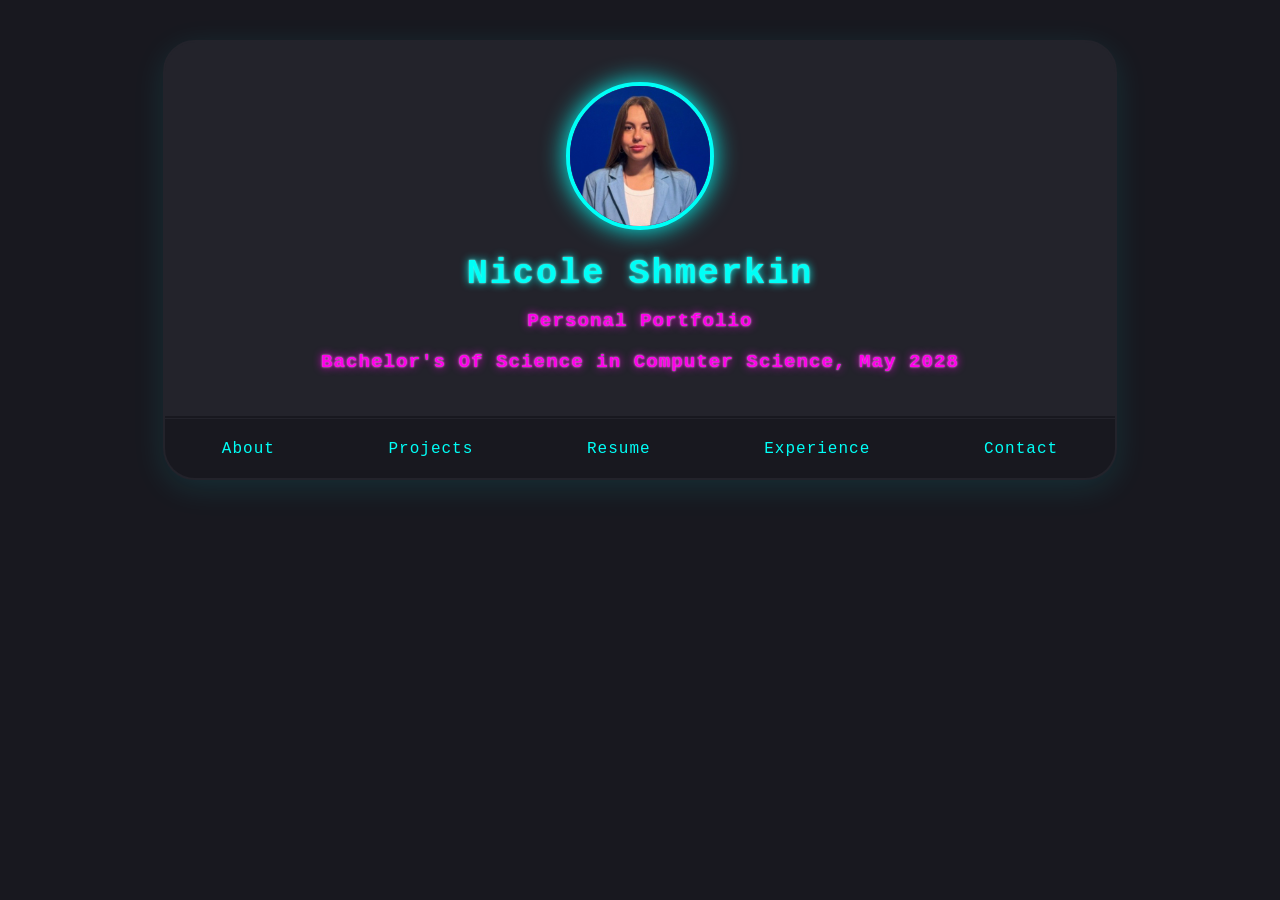
==== index.html @ 556e2133 "first commit" ====
<!DOCTYPE html>
<html lang="en">
<head>
    <meta charset="UTF-8">
    <meta name="viewport" content="width=device-width, initial-scale=1.0">
    <title>Retro Neon Portfolio</title>
    <link rel="stylesheet" href="css">
    <style>
        body {
            font-family: 'IBM Plex Mono', 'Courier New', monospace;
            background: #18181f;
            margin: 0;
            color: #e0e0e0;
        }
        .container {
            max-width: 950px;
            margin: 40px auto;
            border-radius: 32px;
            box-shadow: 0 8px 32px rgba(0,255,255,0.10);
            background: #23232b;
            border: 2px solid #23232b;
            overflow: hidden;
        }
        header {
            background: #23232b;
            padding: 2.5rem 1rem 1.5rem 1rem;
            text-align: center;
            border-bottom: 2px solid #18181f;
        }
        .profile-pic {
            display: flex;
            justify-content: center;
            align-items: center;
            margin-bottom: 1.2rem;
        }
        .profile-pic img {
            width: 140px;
            height: 140px;
            object-fit: cover;
            border-radius: 50%;
            border: 4px solid #00fff7;
            box-shadow: 0 0 24px #00fff7, 0 0 8px #ff00ea inset;
            background: #23232b;
        }
        h1 {
            font-size: 2.2rem;
            color: #00fff7;
            margin-bottom: 0.5rem;
            letter-spacing: 2px;
            font-weight: 700;
            text-shadow: 0 0 8px #00fff7, 0 0 2px #fff;
        }
        h2 {
            font-size: 1.2rem;
            color: #ff00ea;
            margin-bottom: 1.2rem;
            letter-spacing: 1px;
            font-weight: 600;
            text-shadow: 0 0 8px #ff00ea, 0 0 2px #fff;
        }
        nav {
            display: flex;
            justify-content: space-around;
            background: #18181f;
            border-top: 1px solid #23232b;
            padding: 1rem 0;
        }
        nav a {
            color: #00fff7;
            text-decoration: none;
            font-weight: 500;
            font-size: 1rem;
            letter-spacing: 1px;
            padding: 0.3rem 0.7rem;
            border-radius: 6px;
            transition: background 0.2s, color 0.2s;
        }
        nav a:hover {
            background: #ff00ea;
            color: #18181f;
        }
    </style>
</head>
<body>
    <div class="container">
        <header>
            <div class="profile-pic">
                <img src="Profile Picture.jpeg" alt="Profile Picture">
            </div>
            <h1>Nicole Shmerkin</h1>
            <h2>Personal Portfolio</h2>
            <h2> Bachelor's Of Science in Computer Science, May 2028</h2>
        </header>
        <nav>
            <a href="pages/about.html">About</a>
            <a href="pages/projects.html">Projects</a>
            <a href="pages/resume.html">Resume</a>
            <a href="pages/experience.html">Experience</a>
            <a href="pages/contact.html">Contact</a>
        </nav>
    </div>
</body>
</html>
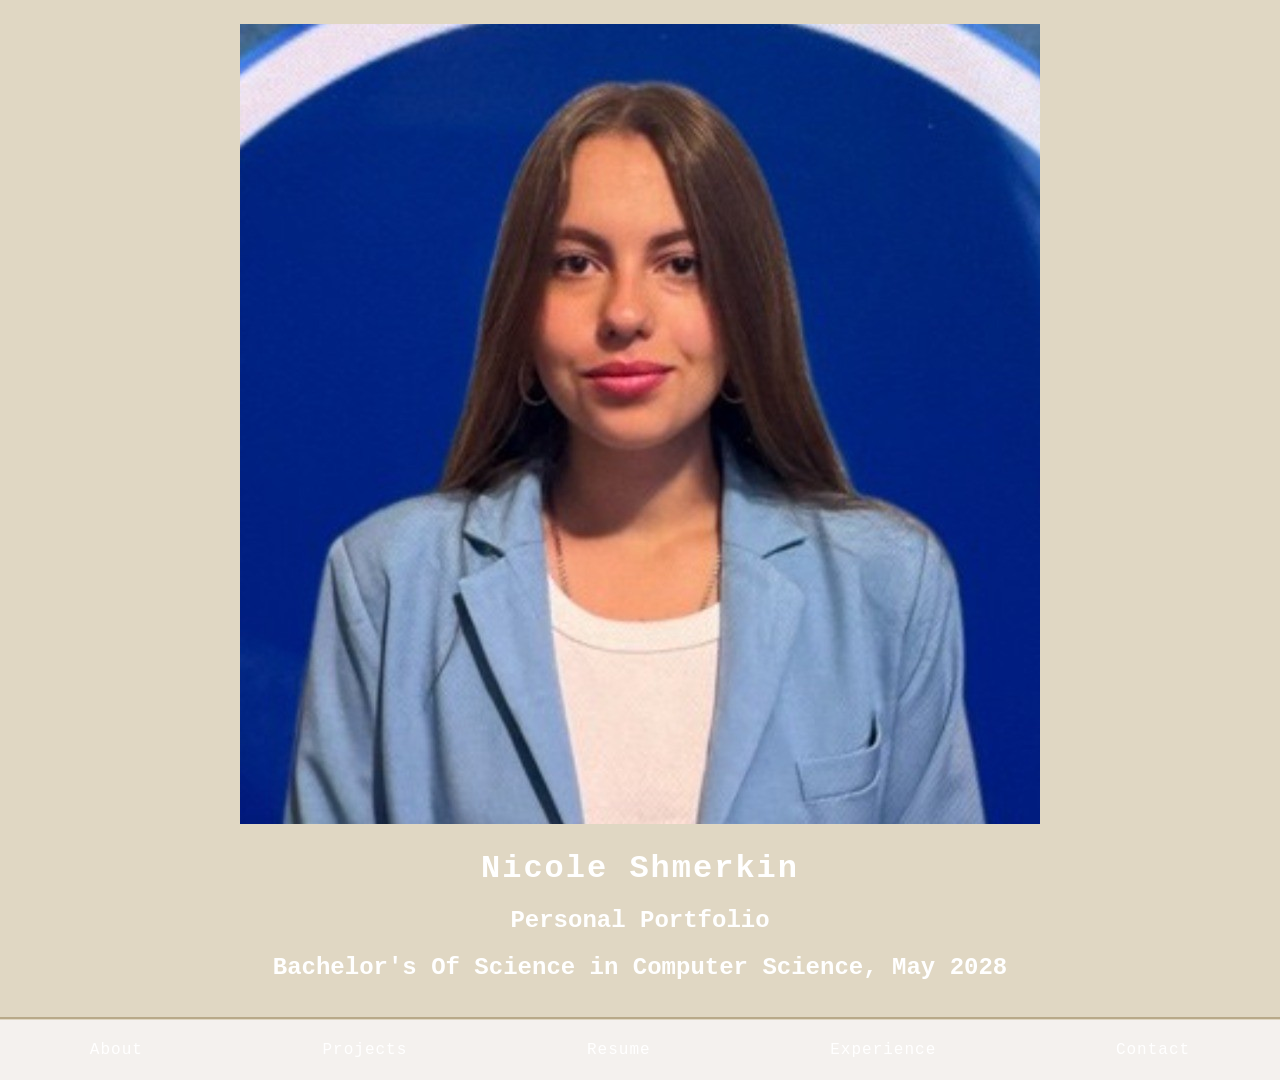
==== commit 580d8978: "Remove CSS styles from index.html Removed embedded CSS styles from index.html." ====
--- a/index.html
+++ b/index.html
@@ -4,82 +4,7 @@
     <meta charset="UTF-8">
     <meta name="viewport" content="width=device-width, initial-scale=1.0">
     <title>Retro Neon Portfolio</title>
-    <link rel="stylesheet" href="css">
-    <style>
-        body {
-            font-family: 'IBM Plex Mono', 'Courier New', monospace;
-            background: #18181f;
-            margin: 0;
-            color: #e0e0e0;
-        }
-        .container {
-            max-width: 950px;
-            margin: 40px auto;
-            border-radius: 32px;
-            box-shadow: 0 8px 32px rgba(0,255,255,0.10);
-            background: #23232b;
-            border: 2px solid #23232b;
-            overflow: hidden;
-        }
-        header {
-            background: #23232b;
-            padding: 2.5rem 1rem 1.5rem 1rem;
-            text-align: center;
-            border-bottom: 2px solid #18181f;
-        }
-        .profile-pic {
-            display: flex;
-            justify-content: center;
-            align-items: center;
-            margin-bottom: 1.2rem;
-        }
-        .profile-pic img {
-            width: 140px;
-            height: 140px;
-            object-fit: cover;
-            border-radius: 50%;
-            border: 4px solid #00fff7;
-            box-shadow: 0 0 24px #00fff7, 0 0 8px #ff00ea inset;
-            background: #23232b;
-        }
-        h1 {
-            font-size: 2.2rem;
-            color: #00fff7;
-            margin-bottom: 0.5rem;
-            letter-spacing: 2px;
-            font-weight: 700;
-            text-shadow: 0 0 8px #00fff7, 0 0 2px #fff;
-        }
-        h2 {
-            font-size: 1.2rem;
-            color: #ff00ea;
-            margin-bottom: 1.2rem;
-            letter-spacing: 1px;
-            font-weight: 600;
-            text-shadow: 0 0 8px #ff00ea, 0 0 2px #fff;
-        }
-        nav {
-            display: flex;
-            justify-content: space-around;
-            background: #18181f;
-            border-top: 1px solid #23232b;
-            padding: 1rem 0;
-        }
-        nav a {
-            color: #00fff7;
-            text-decoration: none;
-            font-weight: 500;
-            font-size: 1rem;
-            letter-spacing: 1px;
-            padding: 0.3rem 0.7rem;
-            border-radius: 6px;
-            transition: background 0.2s, color 0.2s;
-        }
-        nav a:hover {
-            background: #ff00ea;
-            color: #18181f;
-        }
-    </style>
+    <link rel="stylesheet" href="style.css">
 </head>
 <body>
     <div class="container">
--- a/style.css
+++ b/style.css
@@ -0,0 +1,99 @@
+
+body {
+	font-family: 'IBM Plex Mono', 'Courier New', monospace;
+	background: #18181f;
+	margin: 0;
+	color: #fff;
+}
+.iphone {
+	max-width: 800px;
+	margin: 40px auto;
+	border-radius: 32px;
+	box-shadow: 0 8px 32px rgba(0,0,0,0.10);
+	background: #fff;
+	border: 2px solid #e0d7c3;
+	overflow: hidden;
+}
+header {
+	background: #e0d7c3;
+	padding: 1.5rem 1rem 1rem 1rem;
+	text-align: center;
+	border-bottom: 2px solid #b8a989;
+}
+h1 {
+	font-size: 2rem;
+	color: #fff;
+	margin-bottom: 0.5rem;
+	letter-spacing: 2px;
+	font-weight: 700;
+}
+nav {
+	display: flex;
+	justify-content: space-around;
+	background: #f4f1ee;
+	border-top: 1px solid #e0d7c3;
+	padding: 1rem 0;
+}
+nav a {
+	color: #fff;
+	text-decoration: none;
+	font-weight: 500;
+	font-size: 1rem;
+	letter-spacing: 1px;
+	padding: 0.3rem 0.7rem;
+	border-radius: 6px;
+	transition: background 0.2s, color 0.2s;
+}
+nav a:hover {
+	background: #e0d7c3;
+	color: #b8a989;
+}
+section {
+	background: #fff;
+	margin: 1.5rem auto;
+	padding: 1.5rem;
+	border-radius: 10px;
+	box-shadow: 0 1px 4px rgba(0,0,0,0.04);
+	max-width: 600px;
+	font-size: 1rem;
+	line-height: 1.7;
+}
+
+
+form label {
+	display: block;
+	margin-top: 1rem;
+	font-size: 0.95rem;
+	color: #222;
+}
+form input, form textarea {
+	width: 100%;
+	padding: 0.4rem;
+	margin-top: 0.5rem;
+	border-radius: 4px;
+	border: 1px solid #e0d7c3;
+	background: #f4f1ee;
+	font-family: inherit;
+	font-size: 1rem;
+	color: #222;
+}
+form button {
+	margin-top: 1rem;
+	background: #b8a989;
+	color: #fff;
+	border: none;
+	padding: 0.6rem 1.5rem;
+	border-radius: 4px;
+	font-size: 1rem;
+	cursor: pointer;
+	font-family: inherit;
+	letter-spacing: 1px;
+	transition: background 0.2s;
+}
+form button:hover {
+	background: #e0d7c3;
+	color: #222;
+}
+p {
+	color:#fff;
+}
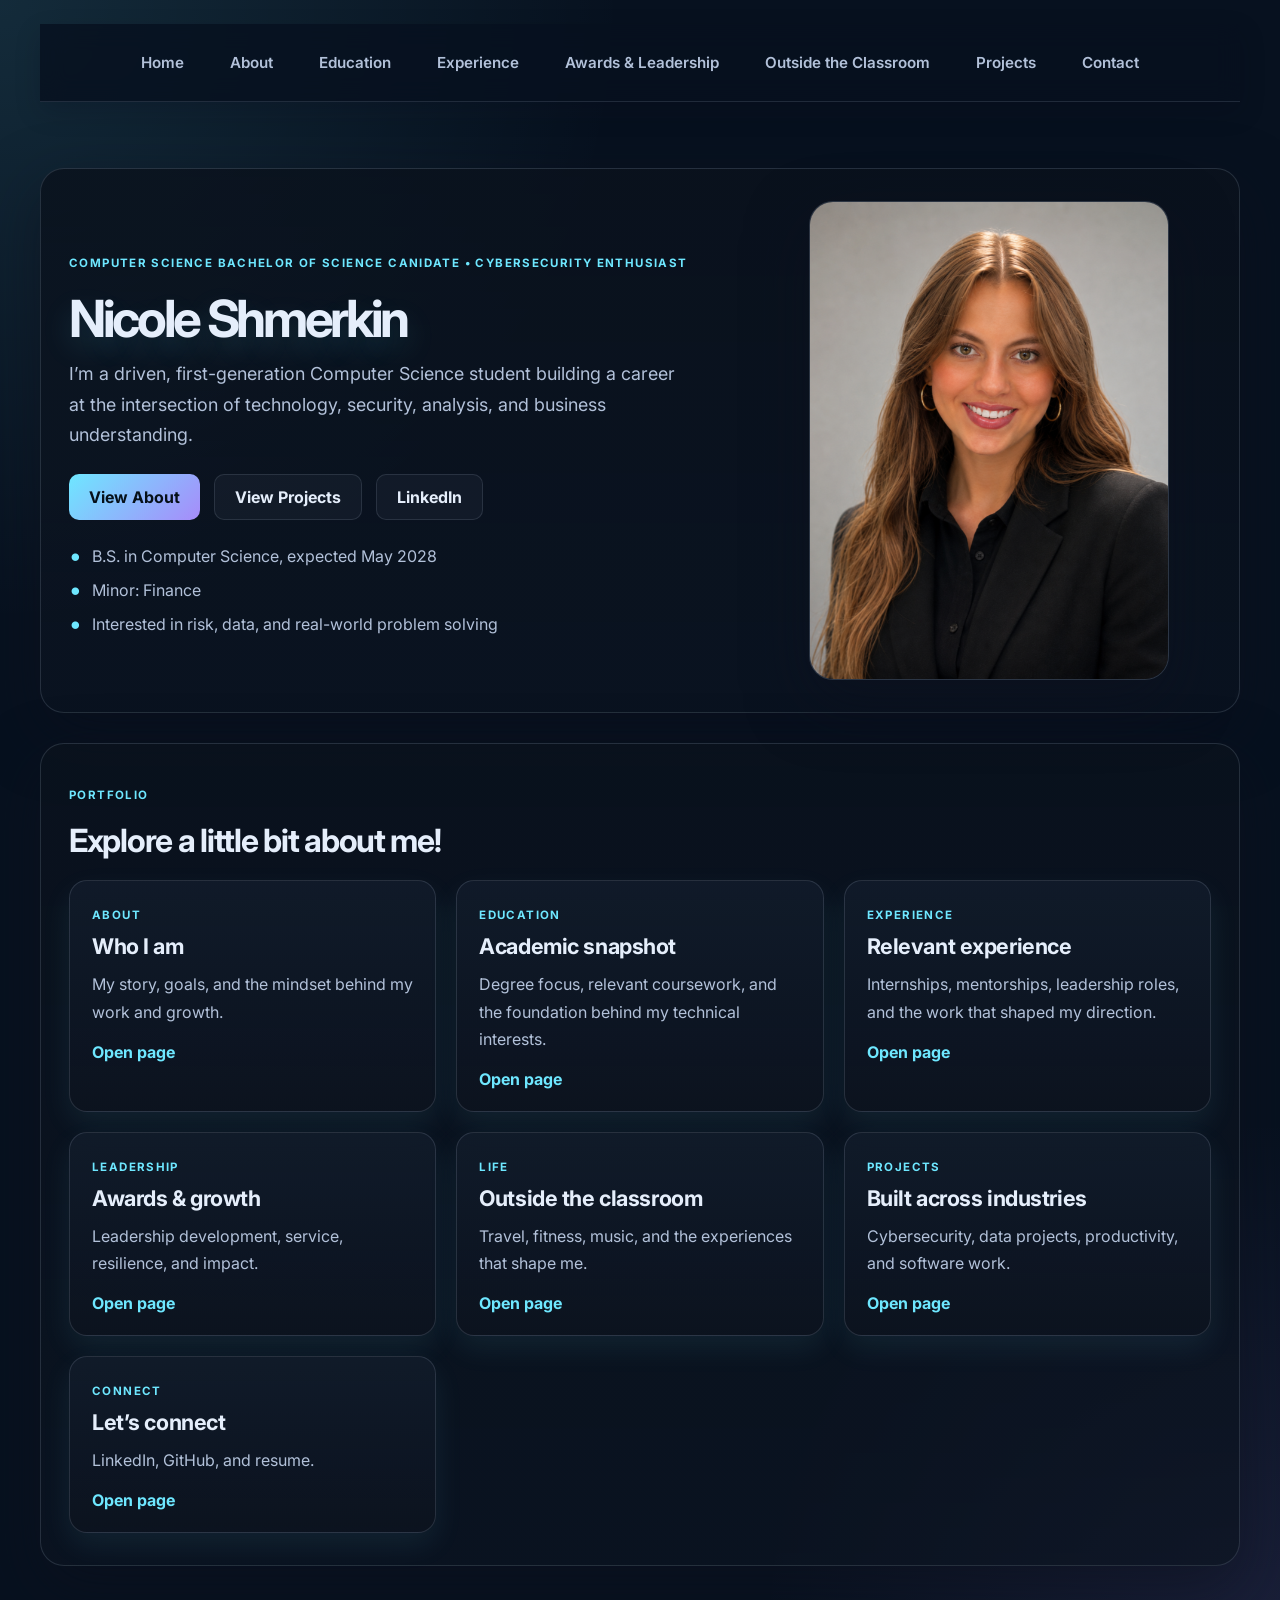
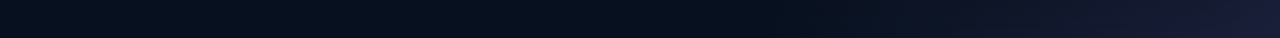
==== commit 5b9511e1: "Finalize personal portfolio website" ====
--- a/index.html
+++ b/index.html
@@ -1,28 +1,115 @@
 <!DOCTYPE html>
 <html lang="en">
-<head>
-    <meta charset="UTF-8">
-    <meta name="viewport" content="width=device-width, initial-scale=1.0">
-    <title>Retro Neon Portfolio</title>
-    <link rel="stylesheet" href="style.css">
-</head>
-<body>
-    <div class="container">
-        <header>
-            <div class="profile-pic">
-                <img src="Profile Picture.jpeg" alt="Profile Picture">
+  <head>
+    <meta charset="UTF-8" />
+    <meta name="viewport" content="width=device-width, initial-scale=1.0" />
+    <title>Nicole Shmerkin | Portfolio</title>
+    <meta name="description" content="Nicole Shmerkin portfolio homepage." />
+    <link rel="preconnect" href="https://fonts.googleapis.com" />
+    <link rel="preconnect" href="https://fonts.gstatic.com" crossorigin />
+    <link href="https://fonts.googleapis.com/css2?family=Inter:wght@400;500;600;700;800&display=swap" rel="stylesheet" />
+    <link rel="stylesheet" href="style.css" />
+  </head>
+  <body id="top">
+    <div class="page-shell">
+      <header class="site-header">
+        <nav class="top-nav" aria-label="Main navigation">
+          <a href="index.html">Home</a>
+          <a href="pages/about.html">About</a>
+          <a href="pages/linkedin.html">Education</a>
+          <a href="pages/experience.html">Experience</a>
+          <a href="pages/awards.html">Awards & Leadership</a>
+          <a href="pages/life.html">Outside the Classroom</a>
+          <a href="pages/projects.html">Projects</a>
+          <a href="pages/contact.html">Contact</a>
+        </nav>
+      </header>
+
+      <main>
+        <section class="hero section">
+          <div class="hero-copy">
+            <p class="eyebrow">Computer Science Bachelor Of Science Canidate • Cybersecurity Enthusiast</p>
+            <h1>Nicole Shmerkin</h1>
+            <p class="headline">
+              I’m a driven, first-generation Computer Science student building a career at the intersection of technology, security, analysis, and business understanding.
+            </p>
+            <div class="hero-actions">
+              <a class="btn primary" href="pages/about.html">View About</a>
+              <a class="btn secondary" href="pages/projects.html">View Projects</a>
+              <a class="btn secondary" href="https://www.linkedin.com/in/nicoleshmerkin" target="_blank" rel="noreferrer">LinkedIn</a>
             </div>
-            <h1>Nicole Shmerkin</h1>
-            <h2>Personal Portfolio</h2>
-            <h2> Bachelor's Of Science in Computer Science, May 2028</h2>
-        </header>
-        <nav>
-            <a href="pages/about.html">About</a>
-            <a href="pages/projects.html">Projects</a>
-            <a href="pages/resume.html">Resume</a>
-            <a href="pages/experience.html">Experience</a>
-            <a href="pages/contact.html">Contact</a>
-        </nav>
+            <ul class="quick-facts">
+              <li>B.S. in Computer Science, expected May 2028</li>
+              <li>Minor: Finance</li>
+              <li>Interested in risk, data, and real-world problem solving</li>
+            </ul>
+          </div>
+
+          <div class="hero-visual">
+            <div class="image-frame">
+              <img src="Profile_Picture.png" alt="Nicole Shmerkin profile portrait" />
+            </div>
+          </div>
+        </section>
+
+        <section class="section">
+          <div class="section-header">
+            <p class="section-label">Portfolio</p>
+            <h2>Explore a little bit about me!</h2>
+          </div>
+
+          <div class="cards-grid three-up">
+            <article class="panel highlight-card">
+              <span class="mini-tag">About</span>
+              <h3>Who I am</h3>
+              <p>My story, goals, and the mindset behind my work and growth.</p>
+              <div class="project-link"><a href="pages/about.html">Open page</a></div>
+            </article>
+
+            <article class="panel highlight-card">
+              <span class="mini-tag">Education</span>
+              <h3>Academic snapshot</h3>
+              <p>Degree focus, relevant coursework, and the foundation behind my technical interests.</p>
+              <div class="project-link"><a href="pages/linkedin.html">Open page</a></div>
+            </article>
+
+            <article class="panel highlight-card">
+              <span class="mini-tag">Experience</span>
+              <h3>Relevant experience</h3>
+              <p>Internships, mentorships, leadership roles, and the work that shaped my direction.</p>
+              <div class="project-link"><a href="pages/experience.html">Open page</a></div>
+            </article>
+
+            <article class="panel highlight-card">
+              <span class="mini-tag">Leadership</span>
+              <h3>Awards & growth</h3>
+              <p>Leadership development, service, resilience, and impact.</p>
+              <div class="project-link"><a href="pages/awards.html">Open page</a></div>
+            </article>
+
+            <article class="panel highlight-card">
+              <span class="mini-tag">Life</span>
+              <h3>Outside the classroom</h3>
+              <p>Travel, fitness, music, and the experiences that shape me.</p>
+              <div class="project-link"><a href="pages/life.html">Open page</a></div>
+            </article>
+
+            <article class="panel highlight-card">
+              <span class="mini-tag">Projects</span>
+              <h3>Built across industries</h3>
+              <p>Cybersecurity, data projects, productivity, and software work.</p>
+              <div class="project-link"><a href="pages/projects.html">Open page</a></div>
+            </article>
+
+            <article class="panel highlight-card">
+              <span class="mini-tag">Connect</span>
+              <h3>Let’s connect</h3>
+              <p>LinkedIn, GitHub, and resume.</p>
+              <div class="project-link"><a href="pages/contact.html">Open page</a></div>
+            </article>
+          </div>
+        </section>
+      </main>
     </div>
-</body>
+  </body>
 </html>
--- a/style.css
+++ b/style.css
@@ -1,99 +1,650 @@
+:root {
+  --bg: #07111f;
+  --bg-soft: #0e1d30;
+  --panel: rgba(15, 25, 41, 0.9);
+  --panel-soft: rgba(21, 36, 56, 0.9);
+  --panel-alt: #101f33;
+  --border: rgba(148, 163, 184, 0.18);
+  --text: #e5eefb;
+  --muted: #b2c1d9;
+  --primary: #6ee7ff;
+  --secondary: #a78bfa;
+  --accent: #34d399;
+  --shadow: 0 22px 60px rgba(12, 17, 29, 0.55);
+  --soft-shadow: 0 12px 30px rgba(110, 231, 255, 0.08);
+}
+
+* {
+  box-sizing: border-box;
+}
+
+html {
+  scroll-behavior: smooth;
+}
 
 body {
-	font-family: 'IBM Plex Mono', 'Courier New', monospace;
-	background: #18181f;
-	margin: 0;
-	color: #fff;
-}
-.iphone {
-	max-width: 800px;
-	margin: 40px auto;
-	border-radius: 32px;
-	box-shadow: 0 8px 32px rgba(0,0,0,0.10);
-	background: #fff;
-	border: 2px solid #e0d7c3;
-	overflow: hidden;
-}
-header {
-	background: #e0d7c3;
-	padding: 1.5rem 1rem 1rem 1rem;
-	text-align: center;
-	border-bottom: 2px solid #b8a989;
-}
-h1 {
-	font-size: 2rem;
-	color: #fff;
-	margin-bottom: 0.5rem;
-	letter-spacing: 2px;
-	font-weight: 700;
-}
-nav {
-	display: flex;
-	justify-content: space-around;
-	background: #f4f1ee;
-	border-top: 1px solid #e0d7c3;
-	padding: 1rem 0;
-}
-nav a {
-	color: #fff;
-	text-decoration: none;
-	font-weight: 500;
-	font-size: 1rem;
-	letter-spacing: 1px;
-	padding: 0.3rem 0.7rem;
-	border-radius: 6px;
-	transition: background 0.2s, color 0.2s;
-}
-nav a:hover {
-	background: #e0d7c3;
-	color: #b8a989;
-}
-section {
-	background: #fff;
-	margin: 1.5rem auto;
-	padding: 1.5rem;
-	border-radius: 10px;
-	box-shadow: 0 1px 4px rgba(0,0,0,0.04);
-	max-width: 600px;
-	font-size: 1rem;
-	line-height: 1.7;
-}
-
-
-form label {
-	display: block;
-	margin-top: 1rem;
-	font-size: 0.95rem;
-	color: #222;
-}
-form input, form textarea {
-	width: 100%;
-	padding: 0.4rem;
-	margin-top: 0.5rem;
-	border-radius: 4px;
-	border: 1px solid #e0d7c3;
-	background: #f4f1ee;
-	font-family: inherit;
-	font-size: 1rem;
-	color: #222;
-}
-form button {
-	margin-top: 1rem;
-	background: #b8a989;
-	color: #fff;
-	border: none;
-	padding: 0.6rem 1.5rem;
-	border-radius: 4px;
-	font-size: 1rem;
-	cursor: pointer;
-	font-family: inherit;
-	letter-spacing: 1px;
-	transition: background 0.2s;
-}
-form button:hover {
-	background: #e0d7c3;
-	color: #222;
-}
-p {
-	color:#fff;
-}
+  margin: 0;
+  font-family: 'Inter', 'Segoe UI', sans-serif;
+  color: var(--text);
+  background:
+    radial-gradient(circle at top left, rgba(110, 231, 255, 0.12), transparent 30%),
+    radial-gradient(circle at bottom right, rgba(167, 139, 250, 0.12), transparent 25%),
+    var(--bg);
+}
+
+img {
+  max-width: 100%;
+  display: block;
+}
+
+.page-shell {
+  max-width: 1240px;
+  margin: 0 auto;
+  padding: 24px 20px 72px;
+}
+
+.site-header {
+  position: sticky;
+  top: 0;
+  z-index: 10;
+  backdrop-filter: blur(12px);
+  background: rgba(7, 17, 31, 0.82);
+  border-bottom: 1px solid var(--border);
+  box-shadow: 0 10px 26px rgba(2, 6, 23, 0.18);
+}
+
+.top-nav {
+  max-width: 1200px;
+  margin: 0 auto;
+  padding: 18px 20px;
+  display: flex;
+  justify-content: center;
+  flex-wrap: wrap;
+  gap: 12px;
+}
+
+.top-nav a {
+  color: var(--muted);
+  text-decoration: none;
+  padding: 10px 16px;
+  border-radius: 999px;
+  border: 1px solid transparent;
+  font-size: 0.95rem;
+  font-weight: 600;
+  transition: 0.2s ease;
+}
+
+.top-nav a:hover,
+.top-nav a:focus-visible,
+.top-nav a.active {
+  color: var(--text);
+  border-color: var(--border);
+  background: rgba(148, 163, 184, 0.08);
+}
+
+main {
+  padding-top: 36px;
+}
+
+.section {
+  margin-top: 30px;
+  padding: 32px 28px;
+  background: linear-gradient(180deg, rgba(10, 18, 29, 0.85), rgba(12, 20, 33, 0.72));
+  border: 1px solid rgba(148, 163, 184, 0.2);
+  border-radius: 24px;
+  box-shadow: var(--shadow);
+}
+
+.hero {
+  display: grid;
+  grid-template-columns: 1.2fr 0.8fr;
+  gap: 32px;
+  align-items: center;
+}
+
+.eyebrow,
+.section-label,
+.mini-tag,
+.tag {
+  display: inline-block;
+  letter-spacing: 0.12em;
+  text-transform: uppercase;
+  font-size: 0.72rem;
+  font-weight: 700;
+}
+
+.eyebrow,
+.section-label,
+.mini-tag {
+  color: var(--primary);
+}
+
+.tag {
+  color: var(--accent);
+  padding: 6px 10px;
+  border-radius: 999px;
+  background: rgba(52, 211, 153, 0.1);
+  border: 1px solid rgba(52, 211, 153, 0.25);
+}
+
+.hero h1 {
+  margin: 12px 0 16px;
+  font-size: clamp(2.8rem, 4vw, 4.8rem);
+  line-height: 0.96;
+  letter-spacing: -0.065em;
+  text-shadow: 0 12px 30px rgba(110, 231, 255, 0.15);
+}
+
+.headline {
+  margin: 0;
+  color: var(--muted);
+  font-size: 1.12rem;
+  line-height: 1.7;
+  max-width: 620px;
+}
+
+.hero-actions {
+  display: flex;
+  flex-wrap: wrap;
+  gap: 14px;
+  margin-top: 24px;
+}
+
+.btn {
+  display: inline-flex;
+  align-items: center;
+  justify-content: center;
+  padding: 12px 20px;
+  border-radius: 10px;
+  font-weight: 700;
+  text-decoration: none;
+  transition: transform 0.2s ease, opacity 0.2s ease;
+}
+
+.btn:hover {
+  transform: translateY(-1px);
+}
+
+.btn.primary {
+  background: linear-gradient(135deg, var(--primary), var(--secondary));
+  color: #061019;
+}
+
+.btn.secondary {
+  border: 1px solid var(--border);
+  color: var(--text);
+  background: rgba(148, 163, 184, 0.06);
+}
+
+.quick-facts {
+  list-style: none;
+  padding: 0;
+  margin: 24px 0 0;
+  display: grid;
+  gap: 10px;
+}
+
+.quick-facts li {
+  display: flex;
+  align-items: center;
+  gap: 10px;
+  color: var(--muted);
+}
+
+.quick-facts li::before {
+  content: "•";
+  color: var(--primary);
+  font-size: 1.5rem;
+  line-height: 1;
+}
+
+.hero-visual {
+  display: flex;
+  justify-content: center;
+}
+
+.image-frame {
+  width: min(100%, 360px);
+  border-radius: 24px;
+  overflow: hidden;
+  border: 1px solid var(--border);
+  background: rgba(148, 163, 184, 0.08);
+  box-shadow: var(--shadow);
+}
+
+.image-frame img {
+  width: 100%;
+  height: 100%;
+  object-fit: cover;
+  aspect-ratio: 3 / 4;
+}
+
+.section-header {
+  margin-bottom: 20px;
+}
+
+.section-header h2 {
+  margin: 8px 0 0;
+  font-size: clamp(2rem, 2vw, 2.8rem);
+  letter-spacing: -0.04em;
+}
+
+.about-grid,
+.cards-grid,
+.project-grid,
+.life-grid,
+.image-strip {
+  display: grid;
+  gap: 20px;
+}
+
+.about-grid {
+  grid-template-columns: 1.5fr 0.8fr;
+}
+
+.photo-stack {
+  display: grid;
+  gap: 14px;
+  margin-top: 16px;
+}
+
+.photo-card,
+.mini-photo-card {
+  background: rgba(148, 163, 184, 0.05);
+  border: 1px solid var(--border);
+  border-radius: 16px;
+  overflow: hidden;
+}
+
+.photo-card img,
+.mini-photo-card img {
+  width: 100%;
+  height: 180px;
+  object-fit: cover;
+  display: block;
+}
+
+.photo-card span,
+.mini-photo-card span {
+  display: block;
+  padding: 10px 12px 12px;
+  color: var(--muted);
+  font-size: 0.85rem;
+  font-weight: 600;
+}
+
+.image-strip {
+  grid-template-columns: repeat(2, minmax(0, 1fr));
+  margin: 18px 0 22px;
+}
+
+.panel {
+  background: linear-gradient(180deg, rgba(17, 27, 42, 0.95), rgba(12, 19, 31, 0.88));
+  border: 1px solid rgba(148, 163, 184, 0.2);
+  border-radius: 18px;
+  padding: 22px;
+  box-shadow: var(--soft-shadow);
+}
+
+.panel p {
+  color: var(--muted);
+  line-height: 1.8;
+  margin: 0 0 16px;
+}
+
+.panel p:last-child {
+  margin-bottom: 0;
+}
+
+.stats-panel {
+  display: grid;
+  gap: 18px;
+}
+
+.stat {
+  padding: 18px;
+  border-radius: 14px;
+  background: rgba(148, 163, 184, 0.05);
+  border: 1px solid var(--border);
+}
+
+.stat strong {
+  display: block;
+  font-size: 1.05rem;
+  margin-bottom: 6px;
+}
+
+.stat span {
+  color: var(--muted);
+}
+
+.three-up {
+  grid-template-columns: repeat(3, minmax(0, 1fr));
+}
+
+.highlight-card h3,
+.project-card h4,
+.life-card h3 {
+  margin: 10px 0 12px;
+  font-size: 1.35rem;
+}
+
+.highlight-card p,
+.project-card p,
+.life-card p,
+.contact-panel p {
+  color: var(--muted);
+  line-height: 1.7;
+  margin: 0;
+}
+
+.skill-panel {
+  margin-top: 20px;
+}
+
+.skill-panel h3 {
+  margin: 0 0 16px;
+}
+
+.experience-stack {
+  display: grid;
+  gap: 20px;
+  margin-top: 12px;
+}
+
+.experience-card {
+  padding: 24px 26px;
+  background: linear-gradient(180deg, rgba(17, 27, 42, 0.96), rgba(12, 19, 31, 0.9));
+}
+
+.experience-header {
+  display: flex;
+  justify-content: space-between;
+  align-items: flex-start;
+  gap: 16px;
+  margin-bottom: 8px;
+}
+
+.experience-header h3 {
+  margin: 8px 0 0;
+  font-size: 1.45rem;
+  letter-spacing: -0.02em;
+}
+
+.experience-date {
+  color: var(--primary);
+  font-size: 0.76rem;
+  font-weight: 800;
+  letter-spacing: 0.12em;
+  text-transform: uppercase;
+  white-space: nowrap;
+  padding-top: 8px;
+}
+
+.experience-meta {
+  margin: 0 0 12px;
+  color: var(--primary);
+  font-weight: 700;
+}
+
+.experience-card p {
+  margin: 0 0 12px;
+}
+
+.experience-card p:last-child {
+  margin-bottom: 0;
+}
+
+.experience-card strong {
+  color: var(--text);
+}
+
+.skill-list {
+  display: flex;
+  flex-wrap: wrap;
+  gap: 12px;
+}
+
+.skill-list span {
+  background: rgba(110, 231, 255, 0.08);
+  color: var(--text);
+  border: 1px solid rgba(110, 231, 255, 0.2);
+  padding: 8px 12px;
+  border-radius: 999px;
+  font-weight: 600;
+  box-shadow: inset 0 0 0 1px rgba(255, 255, 255, 0.02);
+}
+
+.awards-grid {
+  display: grid;
+  grid-template-columns: repeat(2, minmax(0, 1fr));
+  gap: 20px;
+}
+
+.award-card h3 {
+  margin: 12px 0 10px;
+  font-size: 1.28rem;
+}
+
+.life-grid {
+  grid-template-columns: repeat(3, minmax(0, 1fr));
+}
+
+.life-card {
+  overflow: hidden;
+  background: var(--panel);
+  border: 1px solid var(--border);
+  border-radius: 18px;
+}
+
+.photo-placeholder {
+  display: flex;
+  align-items: center;
+  justify-content: center;
+  min-height: 180px;
+  background: linear-gradient(135deg, rgba(110, 231, 255, 0.08), rgba(167, 139, 250, 0.08));
+  border: 1px dashed rgba(148, 163, 184, 0.35);
+  color: var(--muted);
+  font-weight: 700;
+  letter-spacing: 0.08em;
+  text-transform: uppercase;
+  font-size: 0.7rem;
+}
+
+.concerts-section {
+  margin-top: 28px;
+}
+
+.concerts-section h3 {
+  margin: 0 0 18px;
+  font-size: 1.3rem;
+}
+
+.concert-grid {
+  display: grid;
+  grid-template-columns: repeat(3, minmax(0, 1fr));
+  gap: 20px;
+}
+
+.concert-card {
+  background: var(--panel-soft);
+  border: 1px solid var(--border);
+  border-radius: 18px;
+  padding: 18px;
+}
+
+.concert-card h4 {
+  margin: 16px 0 10px;
+  font-size: 1.15rem;
+}
+
+.concert-card p,
+.skydiving-card p {
+  color: var(--muted);
+  line-height: 1.7;
+  margin: 0;
+}
+
+.skydiving-card {
+  display: grid;
+  grid-template-columns: minmax(200px, 0.9fr) 1.5fr;
+  gap: 18px;
+  align-items: center;
+  margin-top: 28px;
+}
+
+.skydiving-card h3 {
+  margin: 0 0 10px;
+  font-size: 1.35rem;
+}
+
+.life-card img {
+  width: 100%;
+  height: 220px;
+  object-fit: cover;
+  border-bottom: 1px solid var(--border);
+}
+
+.life-card div {
+  padding: 18px;
+}
+
+.industry-block {
+  margin-top: 28px;
+}
+
+.industry-block h3 {
+  margin: 0 0 18px;
+  font-size: 1.3rem;
+}
+
+.project-grid {
+  grid-template-columns: repeat(3, minmax(0, 1fr));
+}
+
+.project-card {
+  display: flex;
+  flex-direction: column;
+  background: linear-gradient(180deg, rgba(15, 25, 40, 0.96), rgba(11, 18, 30, 0.9));
+  border: 1px solid var(--border);
+  border-radius: 18px;
+  padding: 20px;
+  transition: transform 0.2s ease, border-color 0.2s ease, box-shadow 0.2s ease;
+  box-shadow: var(--soft-shadow);
+}
+
+.project-link {
+  margin-top: auto;
+  padding-top: 16px;
+}
+
+.project-link a {
+  display: inline-block;
+  color: var(--primary);
+  text-decoration: none;
+  font-weight: 700;
+}
+
+.project-link a:hover {
+  text-decoration: underline;
+}
+
+.project-card:hover,
+.gallery-card:hover,
+.life-card:hover {
+  transform: translateY(-4px);
+  border-color: rgba(110, 231, 255, 0.3);
+  box-shadow: 0 18px 36px rgba(110, 231, 255, 0.07);
+}
+
+.project-card h4,
+.highlight-card h3,
+.life-card h3 {
+  letter-spacing: -0.02em;
+}
+
+.project-thumb {
+  overflow: hidden;
+  border-radius: 12px;
+  border: 1px solid var(--border);
+  margin-bottom: 16px;
+}
+
+.project-thumb img {
+  width: 100%;
+  height: 180px;
+  object-fit: cover;
+  display: block;
+}
+
+.gallery-grid {
+  display: grid;
+  grid-template-columns: repeat(3, minmax(0, 1fr));
+  gap: 20px;
+}
+
+.gallery-card {
+  background: var(--panel-soft);
+  border: 1px solid var(--border);
+  border-radius: 18px;
+  overflow: hidden;
+  transition: transform 0.2s ease, border-color 0.2s ease;
+}
+
+.gallery-card img {
+  width: 100%;
+  height: 220px;
+  object-fit: cover;
+}
+
+.gallery-card h3 {
+  margin: 16px 18px 8px;
+  font-size: 1.2rem;
+}
+
+.gallery-card p {
+  margin: 0 18px 18px;
+  color: var(--muted);
+  line-height: 1.7;
+}
+
+.contact-panel {
+  max-width: 760px;
+}
+
+.contact-links {
+  display: flex;
+  gap: 12px;
+  flex-wrap: wrap;
+  margin-top: 18px;
+}
+
+.contact-links a {
+  text-decoration: none;
+  padding: 10px 14px;
+  border-radius: 10px;
+  color: var(--text);
+  background: linear-gradient(180deg, rgba(167, 139, 250, 0.18), rgba(110, 231, 255, 0.08));
+  border: 1px solid rgba(167, 139, 250, 0.25);
+  font-weight: 600;
+  transition: transform 0.2s ease, border-color 0.2s ease;
+}
+
+.contact-links a:hover {
+  transform: translateY(-1px);
+  border-color: rgba(110, 231, 255, 0.38);
+}
+
+@media (max-width: 900px) {
+  .hero,
+  .about-grid,
+  .life-grid,
+  .project-grid,
+  .three-up {
+    grid-template-columns: 1fr;
+  }
+
+  .section {
+    padding: 22px 18px;
+  }
+}
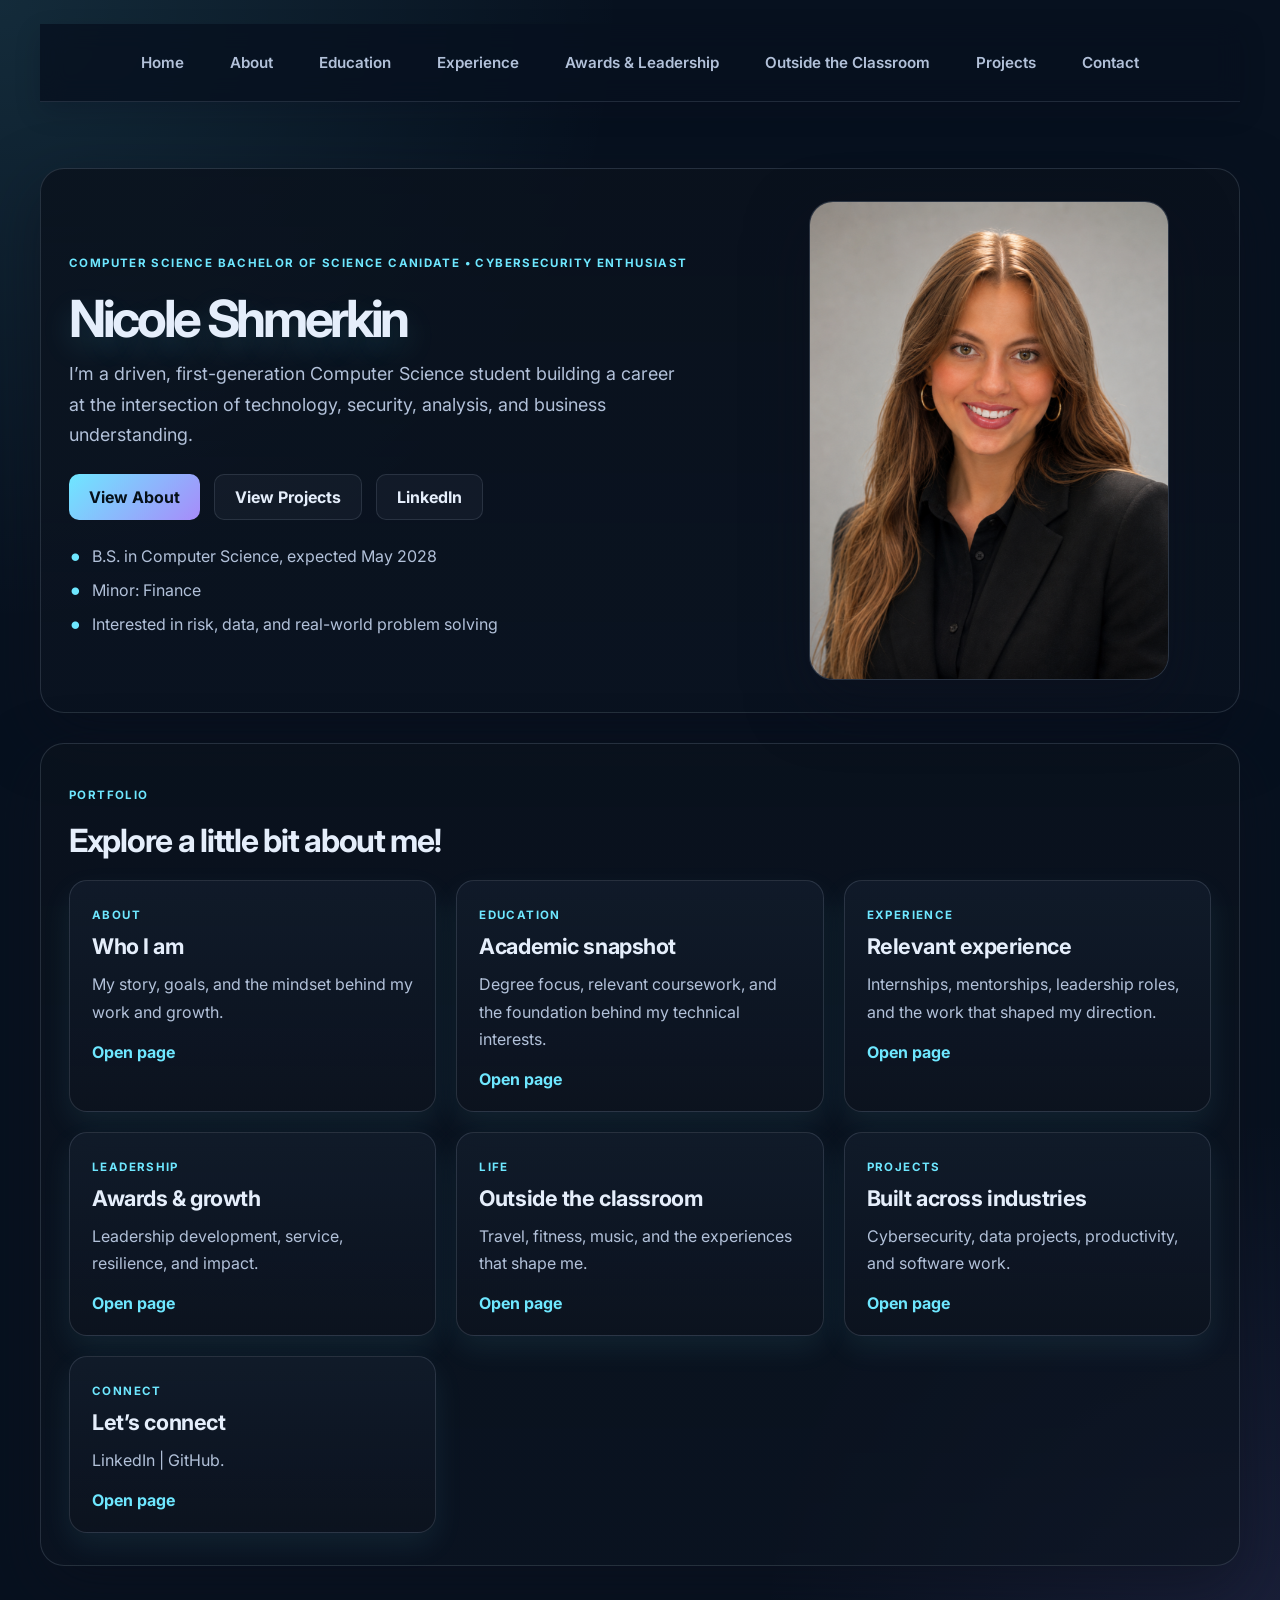
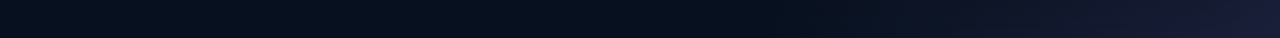
==== commit c7652f85: "Update homepage content" ====
--- a/index.html
+++ b/index.html
@@ -104,7 +104,7 @@
             <article class="panel highlight-card">
               <span class="mini-tag">Connect</span>
               <h3>Let’s connect</h3>
-              <p>LinkedIn, GitHub, and resume.</p>
+              <p>LinkedIn | GitHub.</p>
               <div class="project-link"><a href="pages/contact.html">Open page</a></div>
             </article>
           </div>
